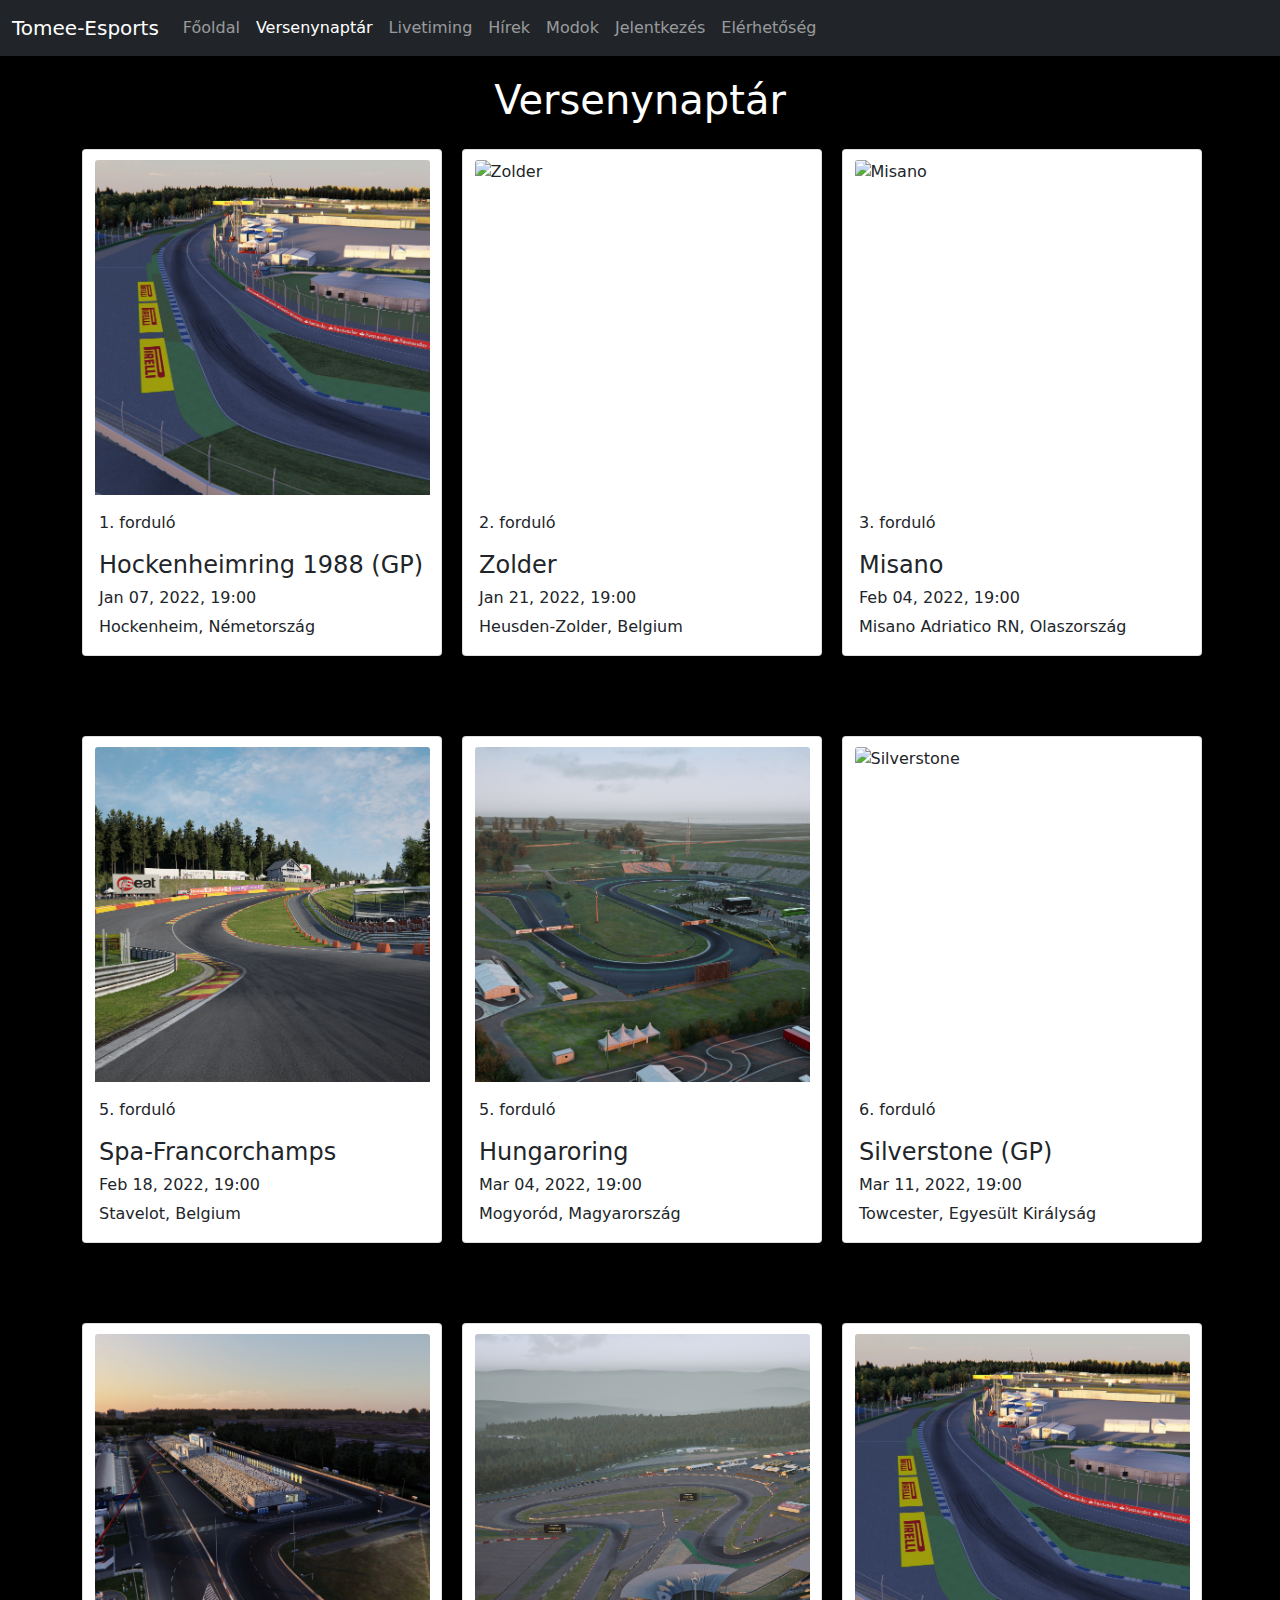
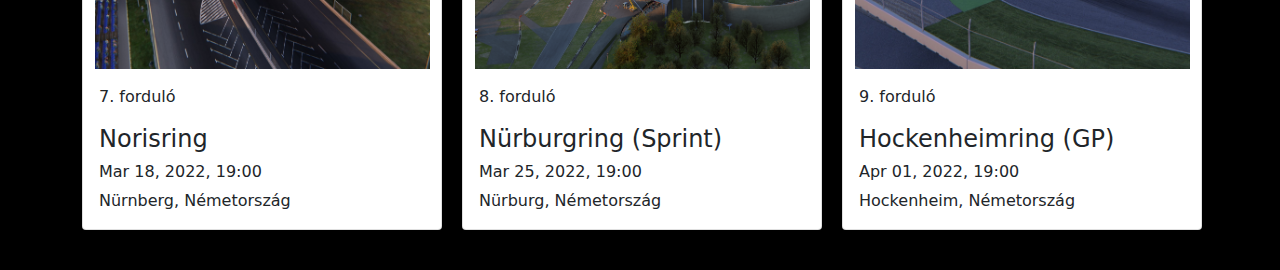
==== calendar.html @ 6f34f6c3 "navbar rendezés" ====
<!DOCTYPE html>
<html lang="hu">

<head>
  <meta charset="UTF-8">
  <meta http-equiv="X-UA-Compatible" content="IE=edge">
  <meta name="viewport" content="width=device-width, initial-scale=1.0">
  <link rel="stylesheet" href="dist/bootstrap/css/bootstrap.min.css">
  <link rel="stylesheet" href="style.css">
  <title>Tomee-Esports Leauge</title>
</head>

<body>
  <nav class="navbar navbar-expand-lg navbar-dark bg-dark">
    <div class="container-fluid">
      <a class="navbar-brand" href="index.html">Tomee-Esports</a>
      <button class="navbar-toggler" type="button" data-bs-toggle="collapse" data-bs-target="#navbarNavDropdown"
        aria-controls="navbarNavDropdown" aria-expanded="false" aria-label="Toggle navigation">
        <span class="navbar-toggler-icon"></span>
      </button>
      <div class="collapse navbar-collapse" id="navbarNavDropdown">
        <ul class="navbar-nav">
          <li class="nav-item">
            <a class="nav-link" aria-current="page" href="index.html">Főoldal</a>
          </li>
          <li class="nav-item">
            <a class="nav-link active" href="calendar.html">Versenynaptár</a>
          </li>
          <li class="nav-item">
            <a class="nav-link" href="livetiming.html">Livetiming</a>
          </li>
          <li class="nav-item">
            <a class="nav-link" href="news.html">Hírek</a>
          </li>
          <li class="nav-item">
            <a class="nav-link" href="mods.html">Modok</a>
          </li>
          <li class="nav-item">
            <a class="nav-link" href="signup.html">Jelentkezés</a>
          </li>
          <li class="nav-item">
            <a class="nav-link" href="contacts.html">Elérhetőség</a>
          </li>
      </div>
  </nav>
  <div class="cim">
    <h1 class="text-white">
      Versenynaptár
    </h1>
  </div>
  <div class="container">
    <div class="row">
      <div class="col-lg-4 divmargin">
        <div class="card">
          <img src="images/hockenheimring.png" class="card-img-top" alt="Hockenheimring">
          <div class="card-body">
            <p class="card-text">
              1. forduló
            </p>
            <h4 class="card-title">
              Hockenheimring 1988 (GP)
            </h4>
            <h6 class="card-text">
              Jan 07, 2022, 19:00
            </h6>
            <p class="card-text">
              Hockenheim, Németország
            </p>
          </div>
        </div>
      </div>
      <div class="col-lg-4 divmargin">
        <div class="card">
          <img src="images/zolder.png" class="card-img-top" alt="Zolder">
          <div class="card-body">
            <p class="card-text">
              2. forduló
            </p>
            <h4 class="card-title">
              Zolder
            </h4>
            <h6 class="card-text">
              Jan 21, 2022, 19:00
            </h6>
            <p class="card-text">
              Heusden-Zolder, Belgium
            </p>
          </div>
        </div>
      </div>
      <div class="col-lg-4 divmargin">
        <div class="card">
          <img src="images/misano.png" class="card-img-top" alt="Misano">
          <div class="card-body">
            <p class="card-text">
              3. forduló
            </p>
            <h4 class="card-title">
              Misano
            </h4>
            <h6 class="card-text">
              Feb 04, 2022, 19:00
            </h6>
            <p class="card-text">
              Misano Adriatico RN, Olaszország
            </p>
          </div>
        </div>
      </div>
    </div>
    <div class="row">
      <div class="col-lg-4">
        <div class="card">
          <img src="images/spa.png" class="card-img-top" alt="Spa-Francorchamps">
          <div class="card-body">
            <p class="card-text">
              5. forduló
            </p>
            <h4 class="card-title">
              Spa-Francorchamps
            </h4>
            <h6 class="card-text">
              Feb 18, 2022, 19:00
            </h6>
            <p class="card-text">
              Stavelot, Belgium
            </p>
          </div>
        </div>
      </div>
      <div class="col-lg-4">
        <div class="card">
          <img src="images/hungaroring.png" class="card-img-top" alt="Hungaroring">
          <div class="card-body">
            <p class="card-text">
              5. forduló
            </p>
            <h4 class="card-title">
              Hungaroring
            </h4>
            <h6 class="card-text">
              Mar 04, 2022, 19:00
            </h6>
            <p class="card-text">
              Mogyoród, Magyarország
            </p>
          </div>
        </div>
      </div>
      <div class="col-lg-4">
        <div class="card">
          <img src="images/silverstone.png" class="card-img-top" alt="Silverstone">
          <div class="card-body">
            <p class="card-text">
              6. forduló
            </p>
            <h4 class="card-title">
              Silverstone (GP)
            </h4>
            <h6 class="card-text">
              Mar 11, 2022, 19:00
            </h6>
            <p class="card-text">
              Towcester, Egyesült Királyság
            </p>
          </div>
        </div>
      </div>
    </div>
    <div class="row">
      <div class="col-lg-4">
        <div class="card">
          <img src="images/norisring.png" class="card-img-top" alt="Norisring">
          <div class="card-body">
            <p class="card-text">
              7. forduló
            </p>
            <h4 class="card-title">
              Norisring
            </h4>
            <h6 class="card-text">
              Mar 18, 2022, 19:00
            </h6>
            <p class="card-text">
              Nürnberg, Németország
            </p>
          </div>
        </div>
      </div>
      <div class="col-lg-4">
        <div class="card">
          <img src="images/nurburgring.png" class="card-img-top" alt="Nürburgring (GP)">
          <div class="card-body">
            <p class="card-text">
              8. forduló
            </p>
            <h4 class="card-title">
              Nürburgring (Sprint)
            </h4>
            <h6 class="card-text">
              Mar 25, 2022, 19:00
            </h6>
            <p class="card-text">
              Nürburg, Németország
            </p>
          </div>
        </div>
      </div>
      <div class="col-lg-4">
        <div class="card">
          <img src="images/hockenheimring.png" class="card-img-top" alt="Hockenheimring">
          <div class="card-body">
            <p class="card-text">
              9. forduló
            </p>
            <h4 class="card-title">
              Hockenheimring (GP)
            </h4>
            <h6 class="card-text">
              Apr 01, 2022, 19:00
            </h6>
            <p class="card-text">
              Hockenheim, Németország
            </p>
          </div>
        </div>
      </div>
    </div>
</body>

</html>
---- style.css ----
body{
    background-color: black;
}

h1{
    text-align: center;
}

.cim{
    margin: 20px auto;
}

.col-lg-4{
    margin: 40px auto;
}

.divmargin{
    margin-top: 5px;
}

.card{
    width: 360px;
}

.card img{
    margin: 10px auto 0 auto;
    width: 335px;
    height: 335px;
}
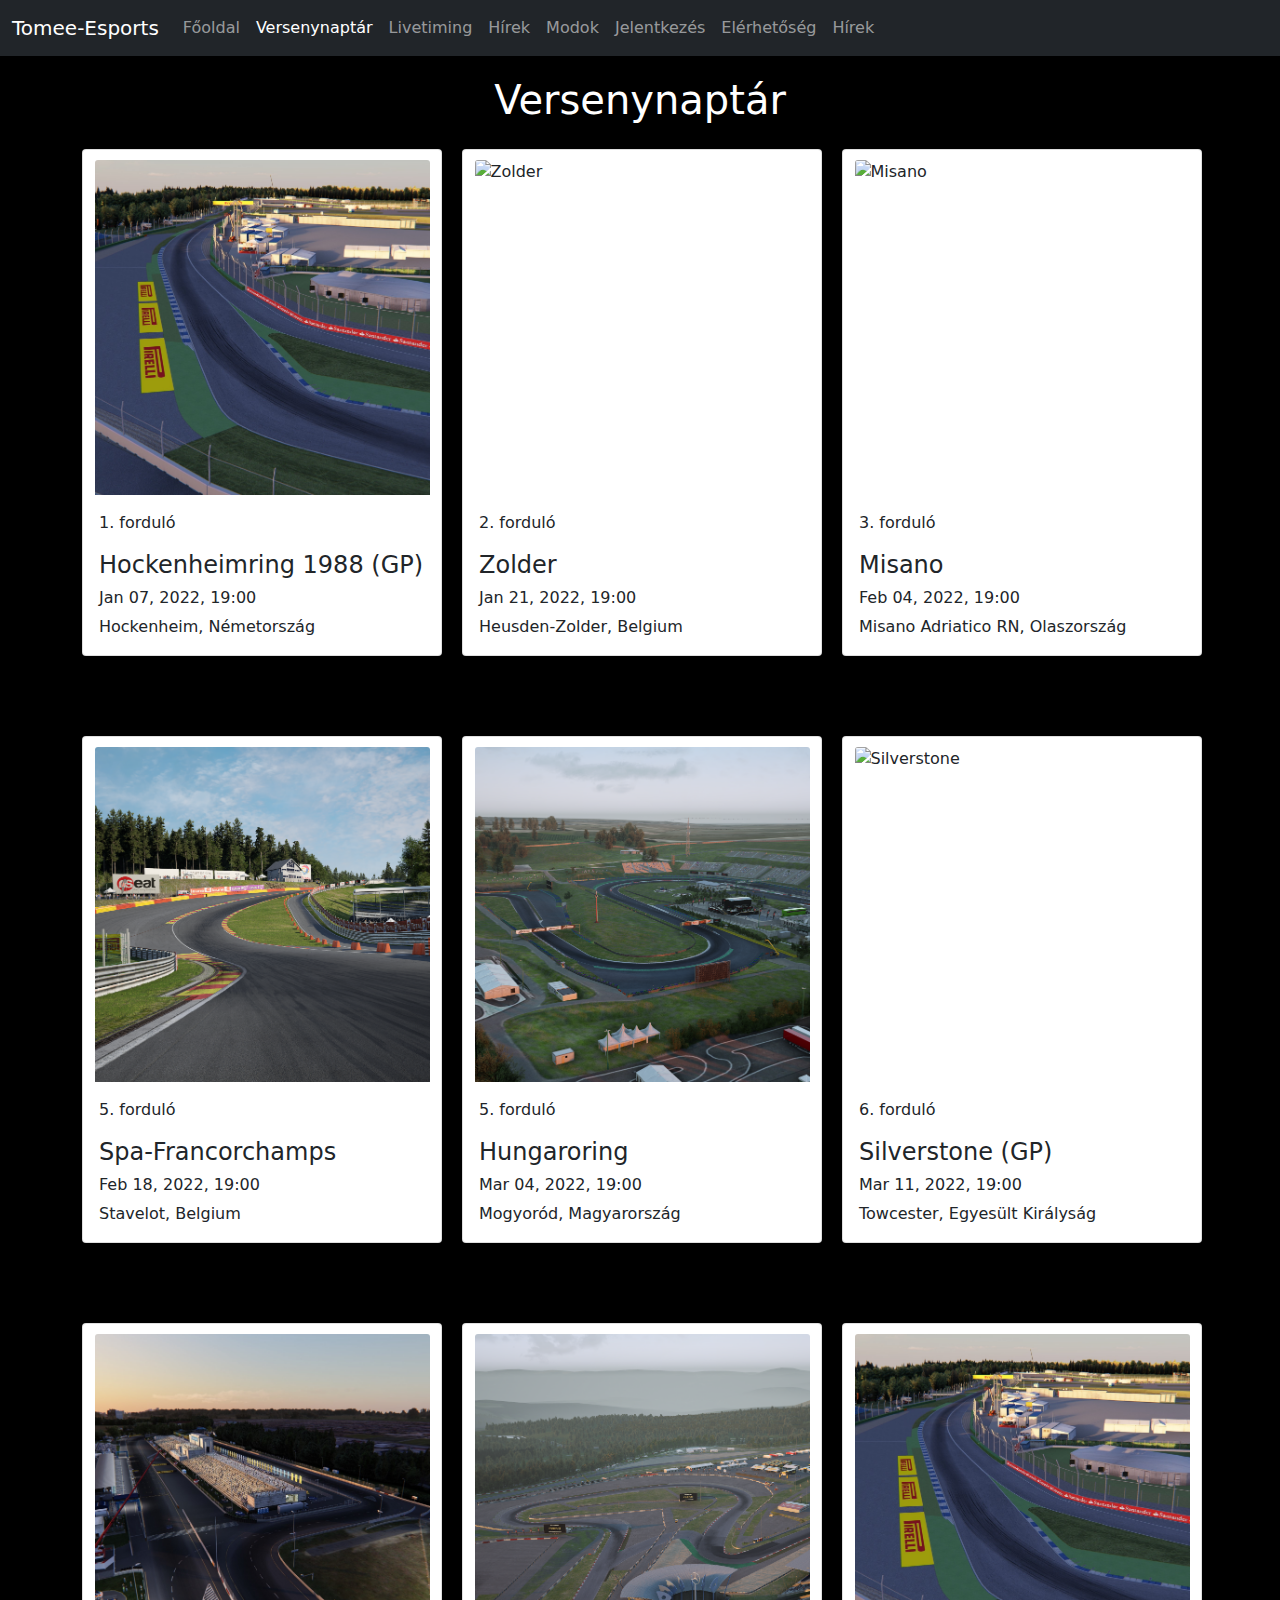
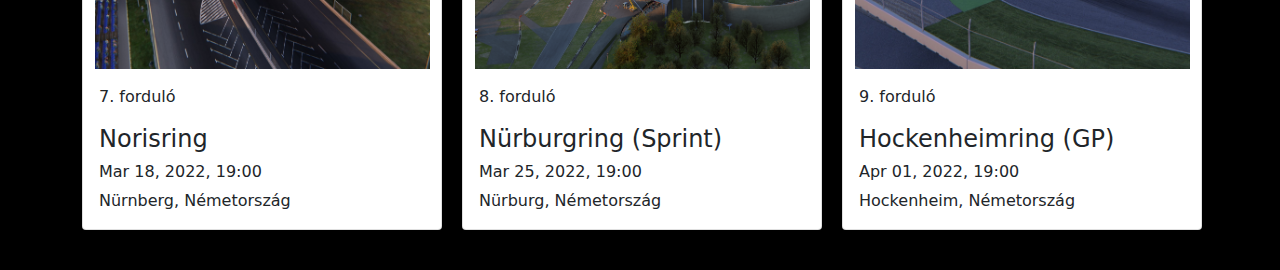
==== commit d3d9bd99: "Merge branch 'main' of https://github.com/KapocsiH/IKT-2" ====
--- a/calendar.html
+++ b/calendar.html
@@ -41,6 +41,9 @@
           <li class="nav-item">
             <a class="nav-link" href="contacts.html">Elérhetőség</a>
           </li>
+          <li class="nav-item">
+            <a class="nav-link" href="news.html">Hírek</a>
+          </li>
       </div>
   </nav>
   <div class="cim">
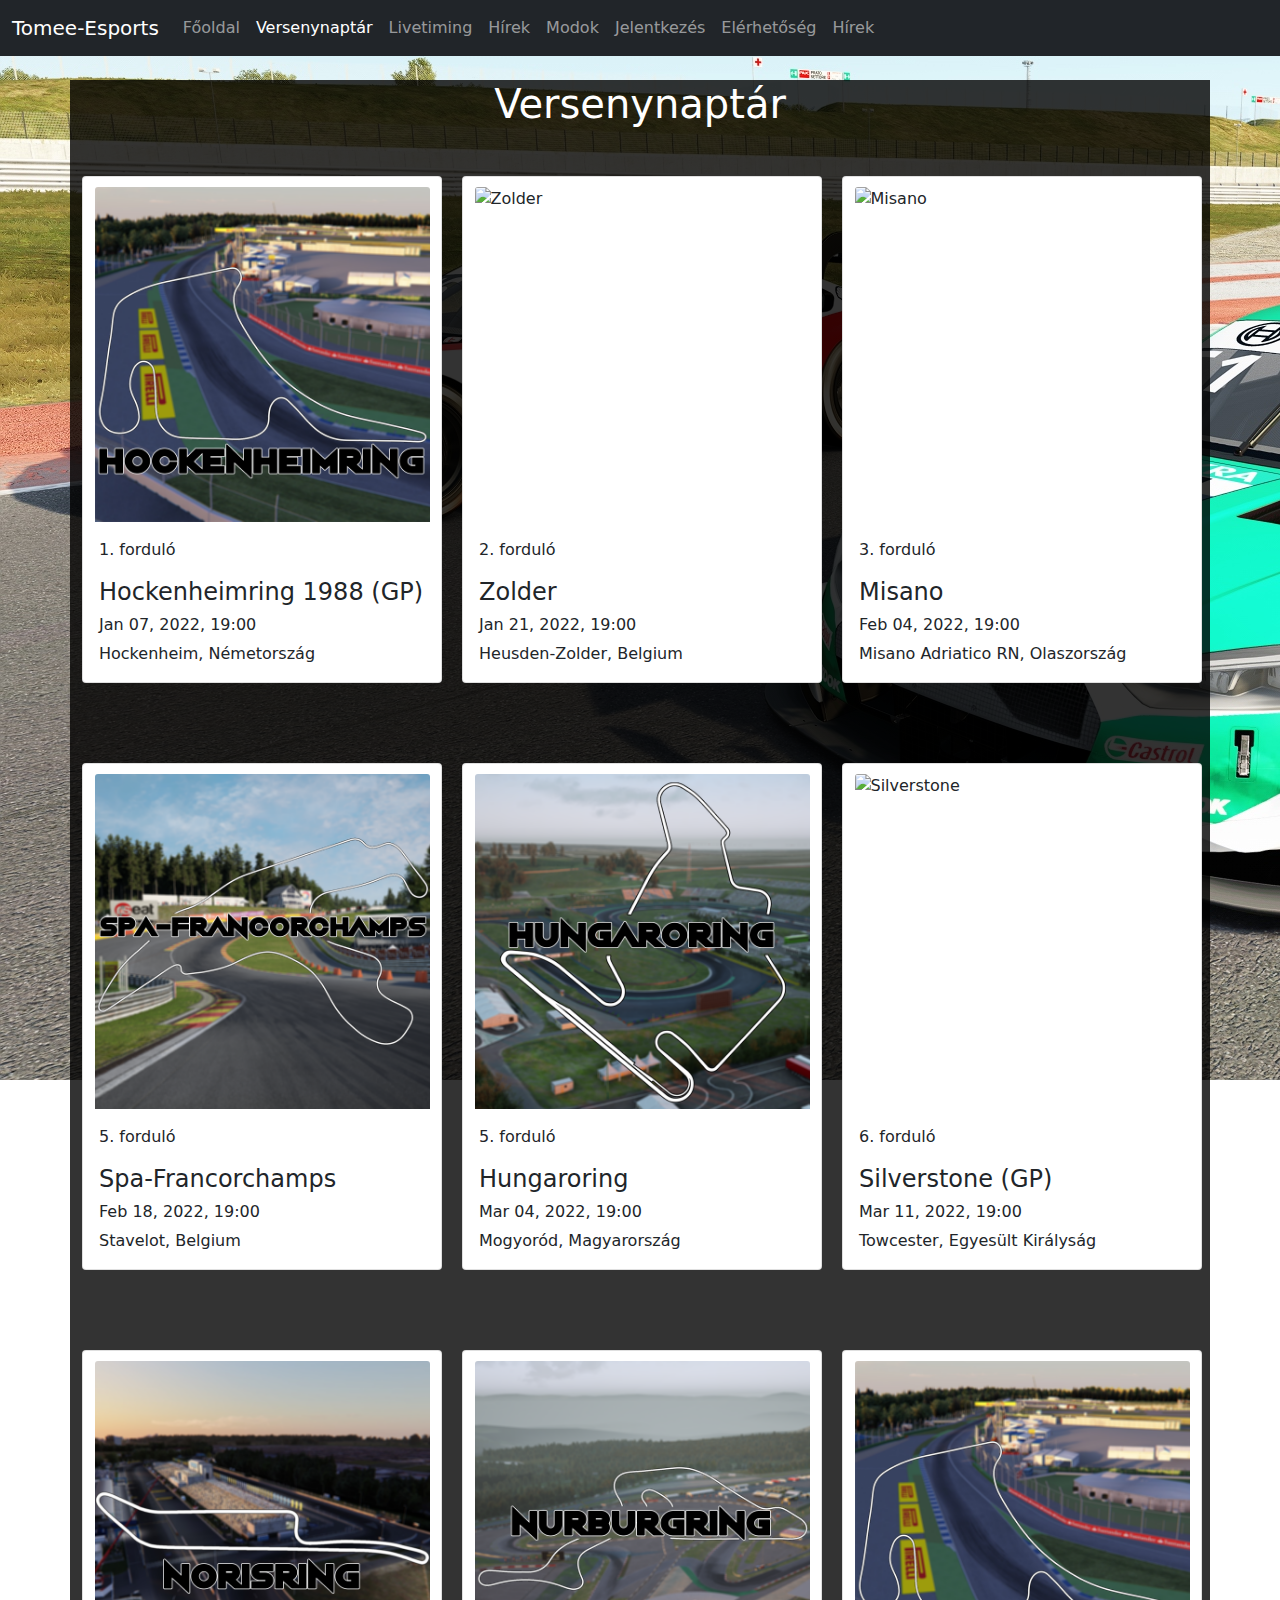
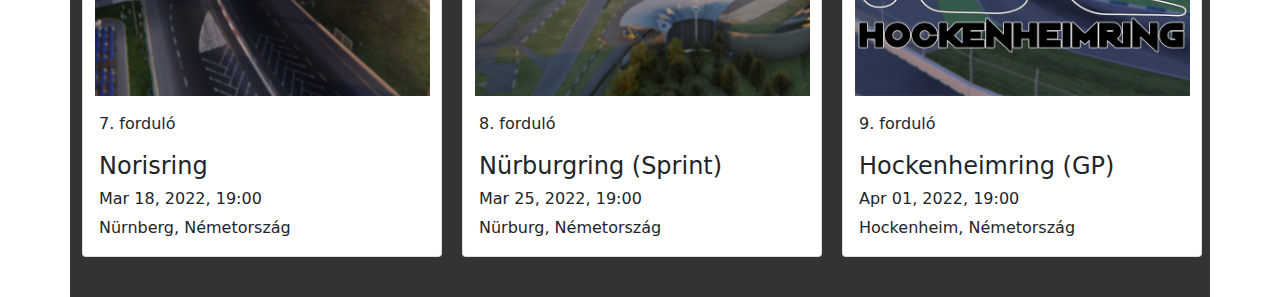
==== commit 91922801: "minden is" ====
--- a/calendar.html
+++ b/calendar.html
@@ -5,6 +5,7 @@
   <meta charset="UTF-8">
   <meta http-equiv="X-UA-Compatible" content="IE=edge">
   <meta name="viewport" content="width=device-width, initial-scale=1.0">
+  <link rel="shortcut icon" type="image/png" href="images/favicon.png">
   <link rel="stylesheet" href="dist/bootstrap/css/bootstrap.min.css">
   <link rel="stylesheet" href="style.css">
   <title>Tomee-Esports Leauge</title>
@@ -46,15 +47,13 @@
           </li>
       </div>
   </nav>
-  <div class="cim">
+  <div class="container mt-4">
     <h1 class="text-white">
       Versenynaptár
     </h1>
-  </div>
-  <div class="container">
     <div class="row">
-      <div class="col-lg-4 divmargin">
-        <div class="card">
+      <div class="col-lg-4">
+        <div class="card mx-auto">
           <img src="images/hockenheimring.png" class="card-img-top" alt="Hockenheimring">
           <div class="card-body">
             <p class="card-text">
@@ -72,8 +71,8 @@
           </div>
         </div>
       </div>
-      <div class="col-lg-4 divmargin">
-        <div class="card">
+      <div class="col-lg-4">
+        <div class="card mx-auto">
           <img src="images/zolder.png" class="card-img-top" alt="Zolder">
           <div class="card-body">
             <p class="card-text">
@@ -91,8 +90,8 @@
           </div>
         </div>
       </div>
-      <div class="col-lg-4 divmargin">
-        <div class="card">
+      <div class="col-lg-4">
+        <div class="card mx-auto">
           <img src="images/misano.png" class="card-img-top" alt="Misano">
           <div class="card-body">
             <p class="card-text">
@@ -113,7 +112,7 @@
     </div>
     <div class="row">
       <div class="col-lg-4">
-        <div class="card">
+        <div class="card mx-auto">
           <img src="images/spa.png" class="card-img-top" alt="Spa-Francorchamps">
           <div class="card-body">
             <p class="card-text">
@@ -132,7 +131,7 @@
         </div>
       </div>
       <div class="col-lg-4">
-        <div class="card">
+        <div class="card mx-auto">
           <img src="images/hungaroring.png" class="card-img-top" alt="Hungaroring">
           <div class="card-body">
             <p class="card-text">
@@ -151,7 +150,7 @@
         </div>
       </div>
       <div class="col-lg-4">
-        <div class="card">
+        <div class="card mx-auto">
           <img src="images/silverstone.png" class="card-img-top" alt="Silverstone">
           <div class="card-body">
             <p class="card-text">
@@ -172,7 +171,7 @@
     </div>
     <div class="row">
       <div class="col-lg-4">
-        <div class="card">
+        <div class="card mx-auto">
           <img src="images/norisring.png" class="card-img-top" alt="Norisring">
           <div class="card-body">
             <p class="card-text">
@@ -191,7 +190,7 @@
         </div>
       </div>
       <div class="col-lg-4">
-        <div class="card">
+        <div class="card mx-auto">
           <img src="images/nurburgring.png" class="card-img-top" alt="Nürburgring (GP)">
           <div class="card-body">
             <p class="card-text">
@@ -210,7 +209,7 @@
         </div>
       </div>
       <div class="col-lg-4">
-        <div class="card">
+        <div class="card mx-auto">
           <img src="images/hockenheimring.png" class="card-img-top" alt="Hockenheimring">
           <div class="card-body">
             <p class="card-text">
--- a/style.css
+++ b/style.css
@@ -1,9 +1,37 @@
 body{
-    background-color: black;
+    background-image: url(images/Screenshot_drf_audi_rs5_dtm_2019_rt_misano_4-1-122-21-59-44.jpg);
+    background-repeat: no-repeat;
+}
+
+@font-face{
+    font-family: 'Product Sans Black Regular';
+    font-style: normal;
+    font-weight: normal;
+    src: local('Product Sans Black Regular'), url('ProductSans-Black.woff') format('woff');
+}
+@font-face{
+    font-family: 'Product Sans Regular';
+    font-style: normal;
+    font-weight: normal;
+    src: local('Product Sans Regular'), url('ProductSans-Regular.woff') format('woff');
 }
 
 h1{
     text-align: center;
+    color: white;
+}
+
+h2{
+    text-align: center;
+}
+
+a{
+    text-decoration: none;
+    color: white;
+}
+
+a:hover{
+    color: white;
 }
 
 .cim{
@@ -14,10 +42,6 @@
     margin: 40px auto;
 }
 
-.divmargin{
-    margin-top: 5px;
-}
-
 .card{
     width: 360px;
 }
@@ -26,4 +50,43 @@
     margin: 10px auto 0 auto;
     width: 335px;
     height: 335px;
+}
+
+.resize{
+    width: 360px;
+    height: 153px;
+    margin-top: 25px;
+    margin-bottom: 25px;
+}
+
+.button-resize{
+    width: 100px;
+    margin: auto;
+}
+
+.background{
+    background-color: white;
+    padding-top: 25px;
+}
+
+.container{
+    width: 100%;
+    background-color: rgba(0, 0, 0, 0.8);
+}
+
+.align-justify{
+    text-align: justify;
+}
+
+#newsgray{
+    color: rgb(180, 180, 180);
+}
+
+.rowpad{
+    padding: 2px;
+    margin-bottom: 20px;
+}
+
+.newstitle{
+    color: white;
 }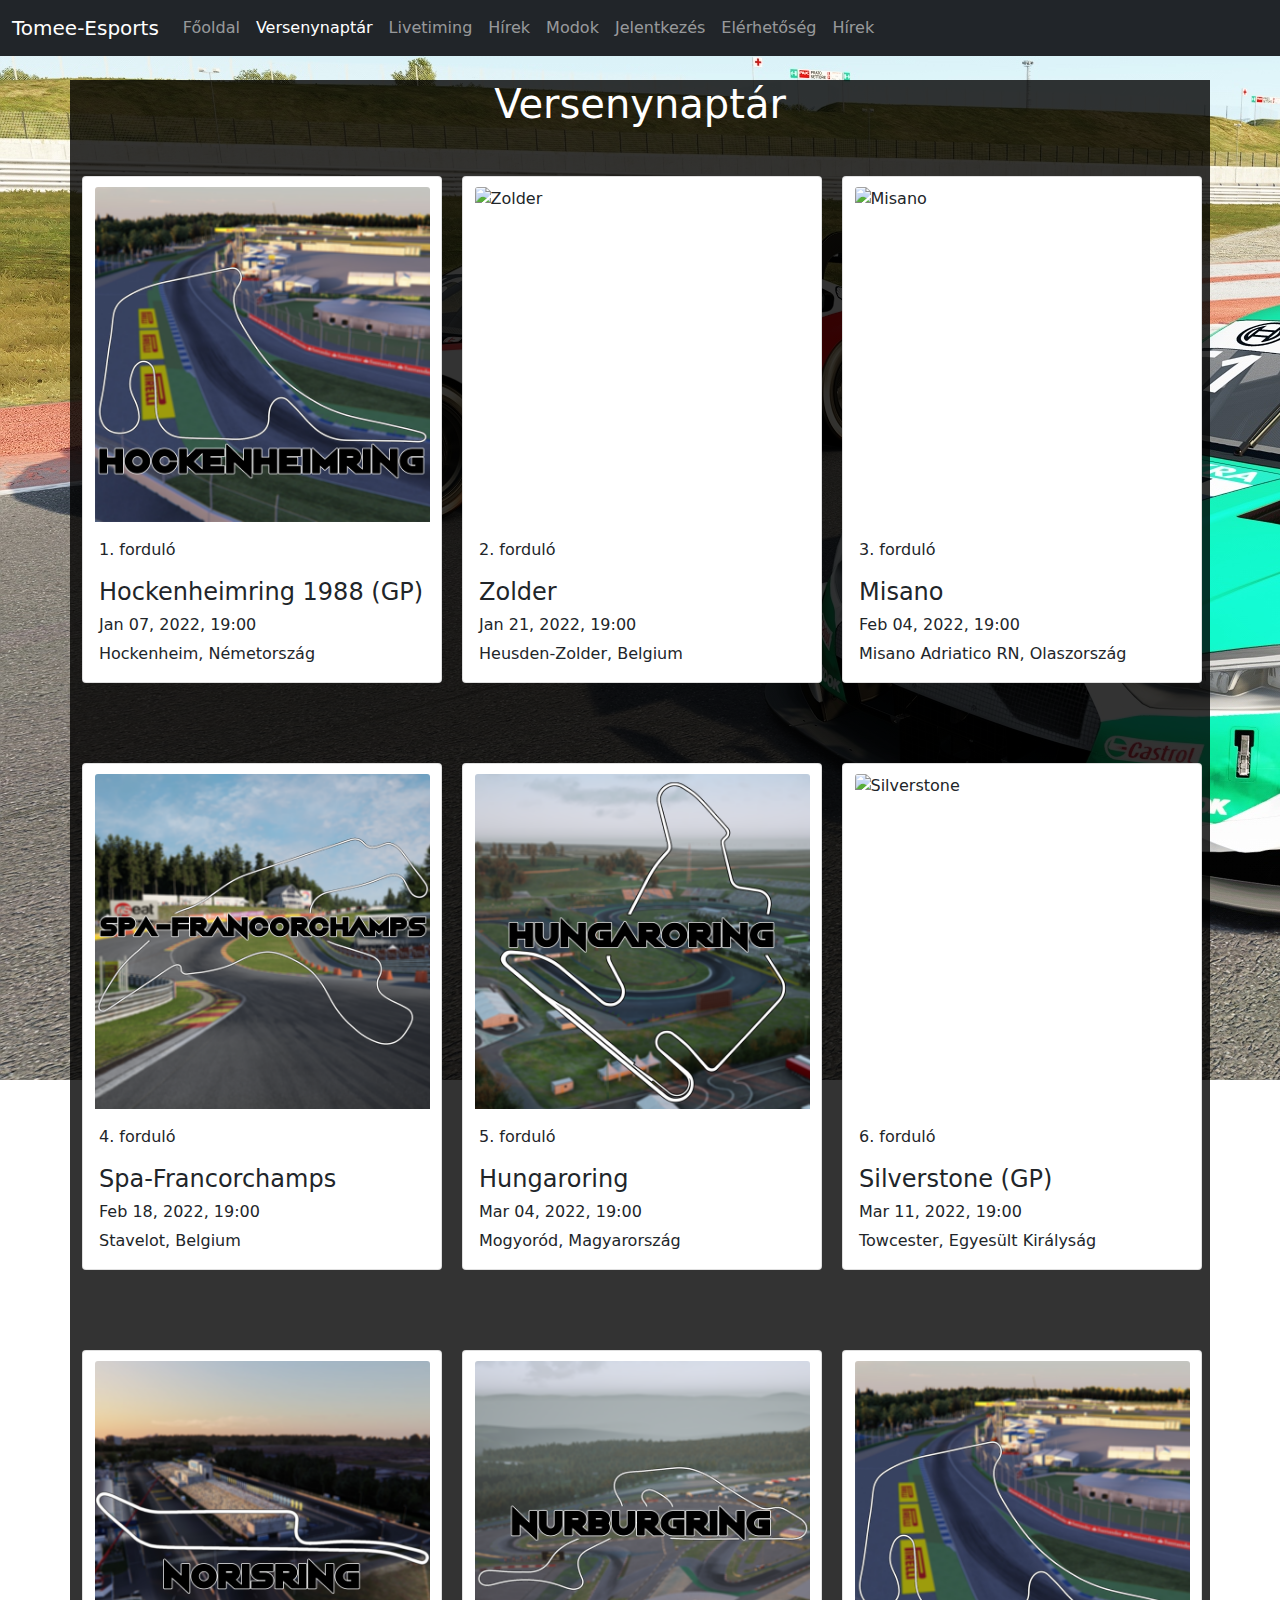
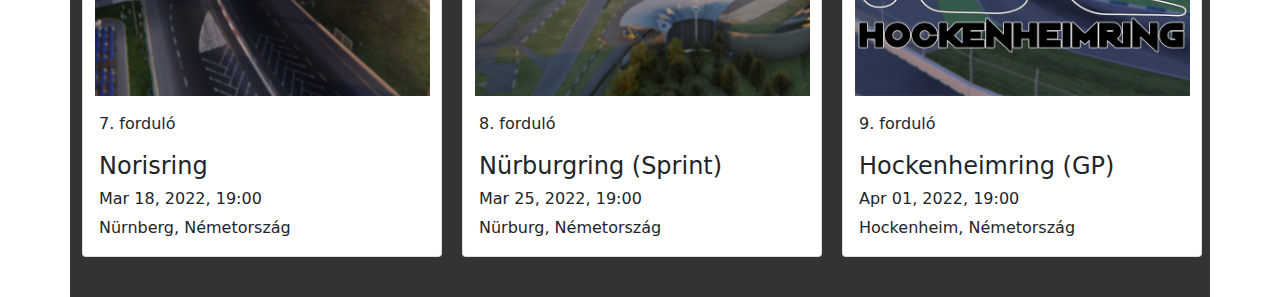
==== commit 6728af3a: "html, css" ====
--- a/calendar.html
+++ b/calendar.html
@@ -116,7 +116,7 @@
           <img src="images/spa.png" class="card-img-top" alt="Spa-Francorchamps">
           <div class="card-body">
             <p class="card-text">
-              5. forduló
+              4. forduló
             </p>
             <h4 class="card-title">
               Spa-Francorchamps
--- a/style.css
+++ b/style.css
@@ -1,19 +1,6 @@
 body{
     background-image: url(images/Screenshot_drf_audi_rs5_dtm_2019_rt_misano_4-1-122-21-59-44.jpg);
     background-repeat: no-repeat;
-}
-
-@font-face{
-    font-family: 'Product Sans Black Regular';
-    font-style: normal;
-    font-weight: normal;
-    src: local('Product Sans Black Regular'), url('ProductSans-Black.woff') format('woff');
-}
-@font-face{
-    font-family: 'Product Sans Regular';
-    font-style: normal;
-    font-weight: normal;
-    src: local('Product Sans Regular'), url('ProductSans-Regular.woff') format('woff');
 }
 
 h1{
@@ -64,6 +51,10 @@
     margin: auto;
 }
 
+.button-resize2{
+    width: 125px;
+}
+
 .background{
     background-color: white;
     padding-top: 25px;
@@ -89,4 +80,17 @@
 
 .newstitle{
     color: white;
+}
+
+.alta{
+    color: black;
+}
+
+.alta:hover{
+    color: red;
+    text-decoration: underline;
+}
+
+.card3{
+    width: 240px;
 }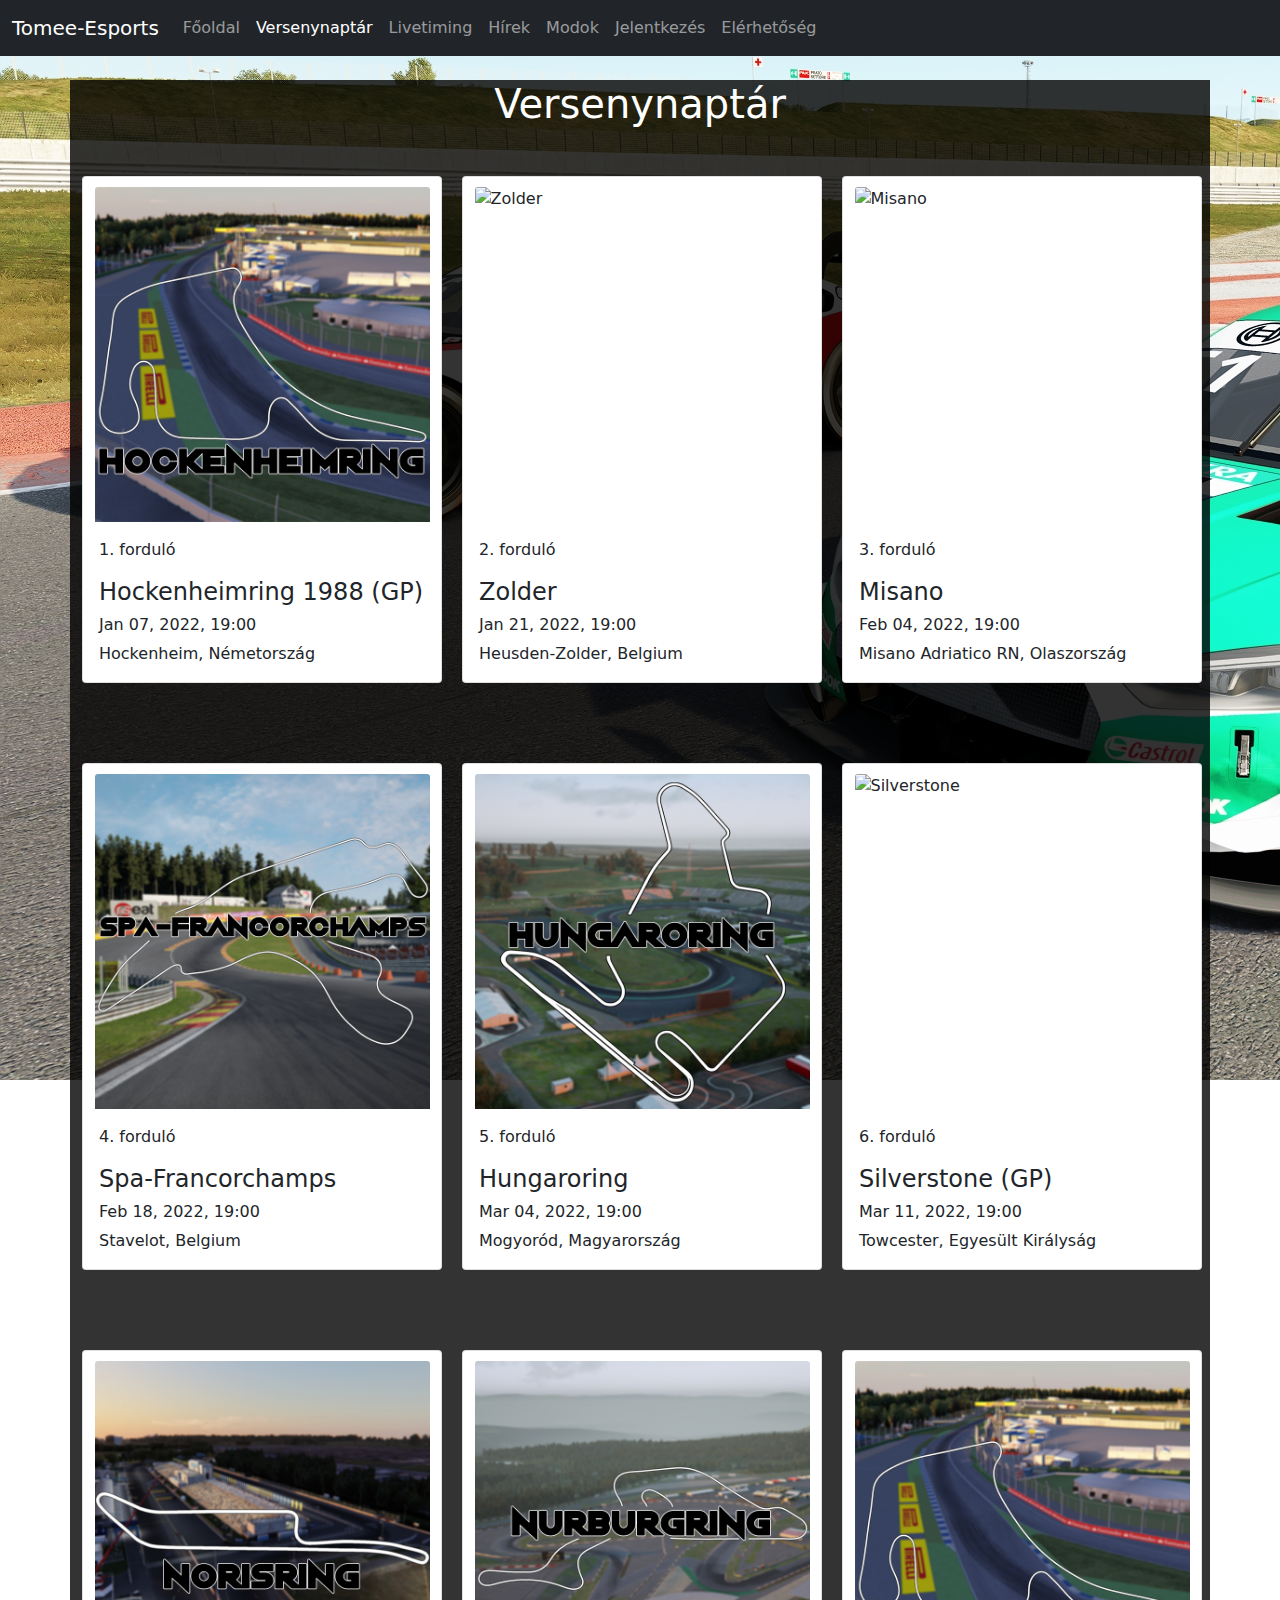
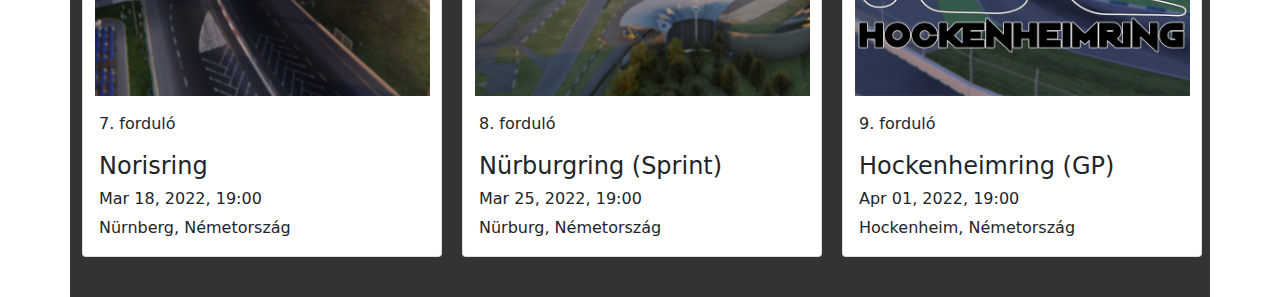
==== commit 13a067ea: "gyors commit" ====
--- a/calendar.html
+++ b/calendar.html
@@ -42,9 +42,6 @@
           <li class="nav-item">
             <a class="nav-link" href="contacts.html">Elérhetőség</a>
           </li>
-          <li class="nav-item">
-            <a class="nav-link" href="news.html">Hírek</a>
-          </li>
       </div>
   </nav>
   <div class="container mt-4">
--- a/style.css
+++ b/style.css
@@ -27,6 +27,12 @@
 
 .col-lg-4{
     margin: 40px auto;
+}
+
+iframe{
+    margin-left: 28px;
+    margin-top: 15px;
+    margin-bottom: 8px;
 }
 
 .card{
@@ -92,5 +98,6 @@
 }
 
 .card3{
-    width: 240px;
+    width: 360px;
+    margin-top: 80px;
 }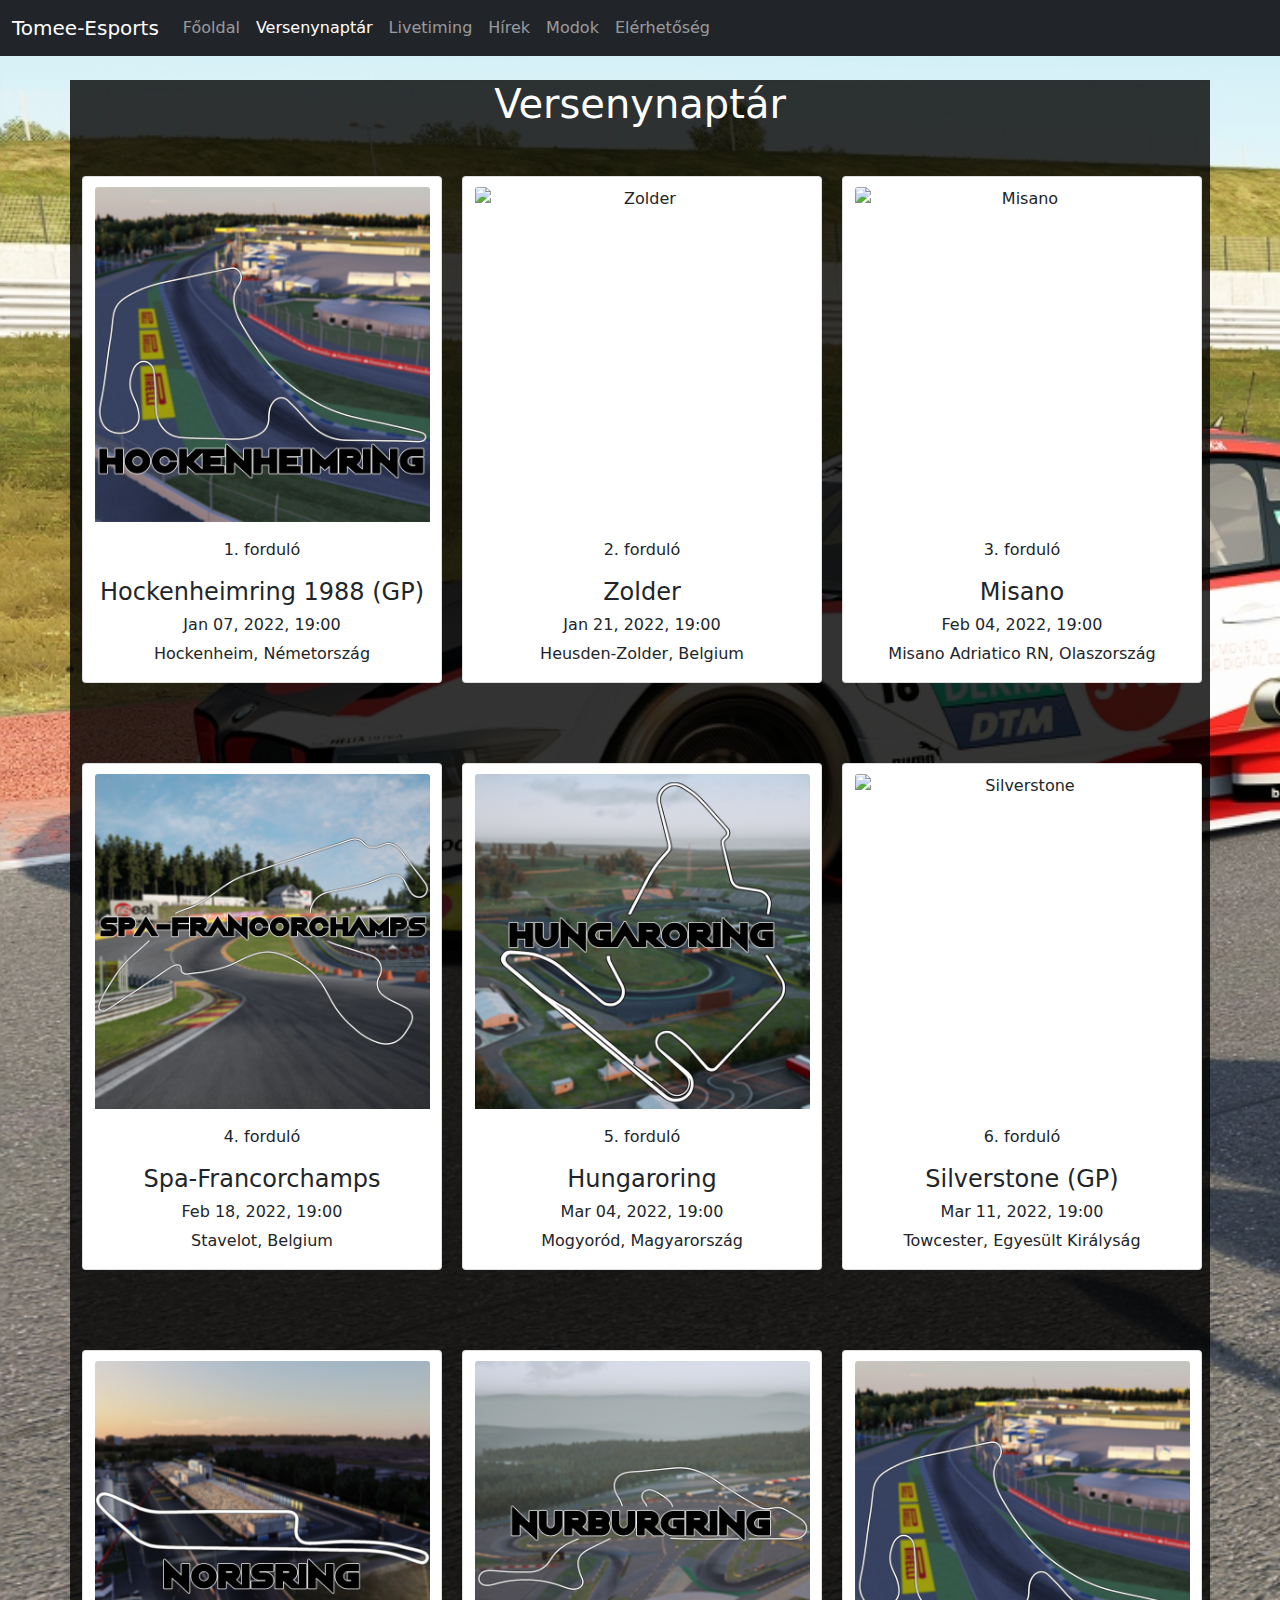
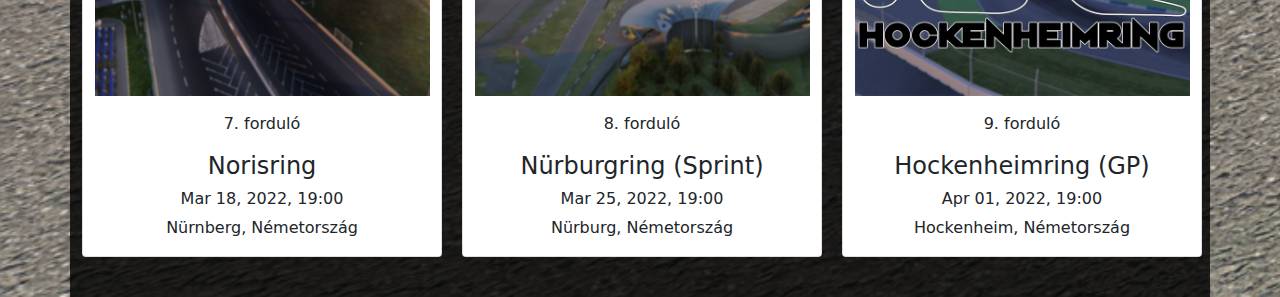
==== commit 2bdb1db6: "nnics jeletkezs" ====
--- a/calendar.html
+++ b/calendar.html
@@ -37,9 +37,6 @@
             <a class="nav-link" href="mods.html">Modok</a>
           </li>
           <li class="nav-item">
-            <a class="nav-link" href="signup.html">Jelentkezés</a>
-          </li>
-          <li class="nav-item">
             <a class="nav-link" href="contacts.html">Elérhetőség</a>
           </li>
       </div>
--- a/style.css
+++ b/style.css
@@ -1,6 +1,7 @@
 body{
     background-image: url(images/Screenshot_drf_audi_rs5_dtm_2019_rt_misano_4-1-122-21-59-44.jpg);
     background-repeat: no-repeat;
+    background-size: cover;
 }
 
 h1{
@@ -37,6 +38,7 @@
 
 .card{
     width: 360px;
+    text-align: center;
 }
 
 .card img{
@@ -62,7 +64,6 @@
 }
 
 .background{
-    background-color: white;
     padding-top: 25px;
 }
 
@@ -82,6 +83,7 @@
 .rowpad{
     padding: 2px;
     margin-bottom: 20px;
+    height: 430px;
 }
 
 .newstitle{
@@ -100,4 +102,16 @@
 .card3{
     width: 360px;
     margin-top: 80px;
+    width: 240px;
+}
+.newsborder:hover{
+    border: 3px solid red;
+    cursor: grab;
+    transition: 100ms;
+}
+.card2{
+    max-height: 200px !important;
+}
+.newsimg{
+    border: 2px solid white;
 }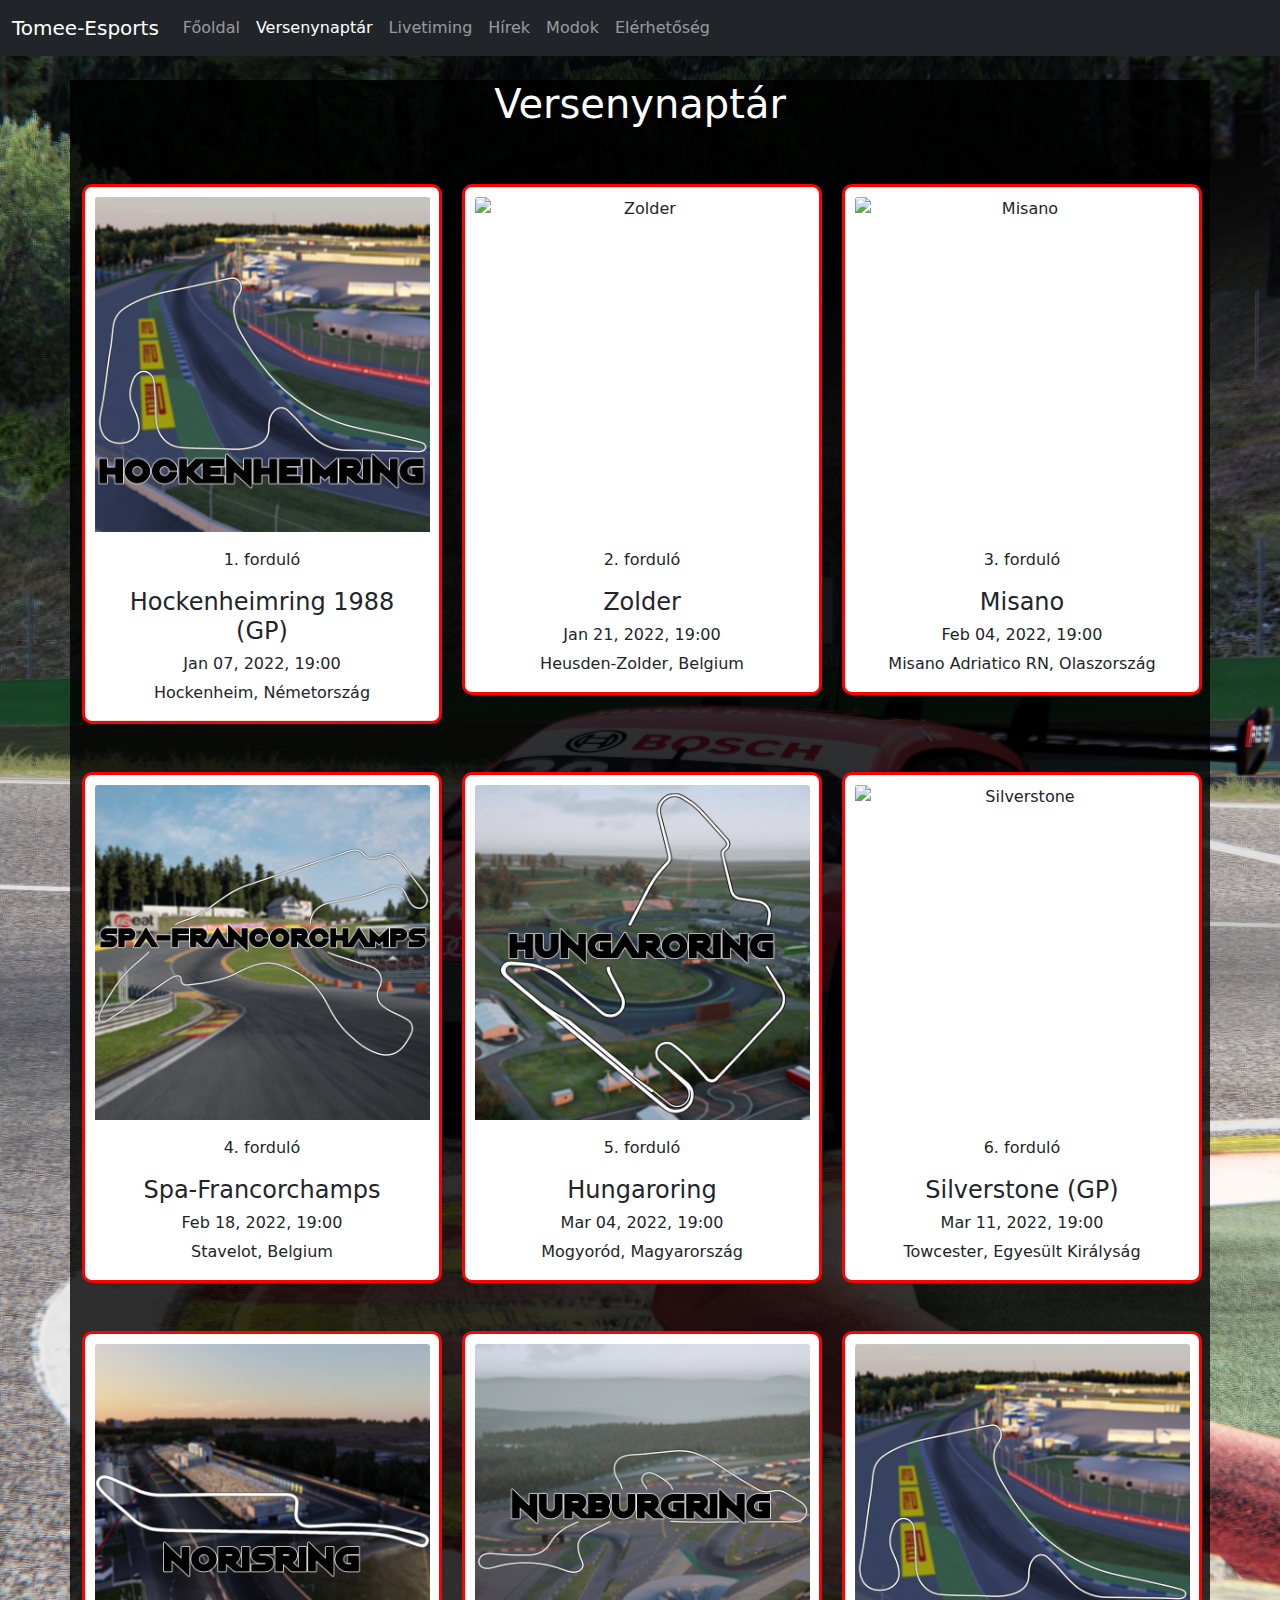
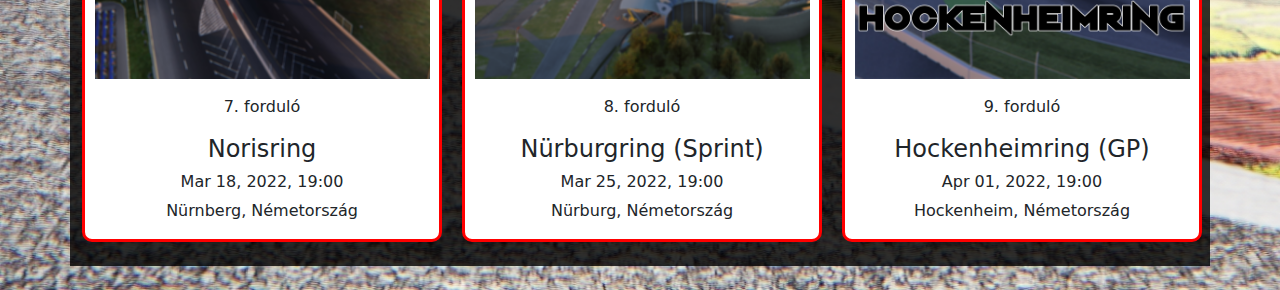
==== commit 06d9077d: "lassan kész" ====
--- a/calendar.html
+++ b/calendar.html
@@ -11,7 +11,7 @@
   <title>Tomee-Esports Leauge</title>
 </head>
 
-<body>
+<body style="background-image: url('images/wallpaper2.jpg');">
   <nav class="navbar navbar-expand-lg navbar-dark bg-dark">
     <div class="container-fluid">
       <a class="navbar-brand" href="index.html">Tomee-Esports</a>
@@ -39,6 +39,7 @@
           <li class="nav-item">
             <a class="nav-link" href="contacts.html">Elérhetőség</a>
           </li>
+        </ul>
       </div>
   </nav>
   <div class="container mt-4">
@@ -46,7 +47,7 @@
       Versenynaptár
     </h1>
     <div class="row">
-      <div class="col-lg-4">
+      <div class="col-xl-4 mt-5">
         <div class="card mx-auto">
           <img src="images/hockenheimring.png" class="card-img-top" alt="Hockenheimring">
           <div class="card-body">
@@ -65,7 +66,7 @@
           </div>
         </div>
       </div>
-      <div class="col-lg-4">
+      <div class="col-xl-4 mt-5">
         <div class="card mx-auto">
           <img src="images/zolder.png" class="card-img-top" alt="Zolder">
           <div class="card-body">
@@ -84,7 +85,7 @@
           </div>
         </div>
       </div>
-      <div class="col-lg-4">
+      <div class="col-xl-4 mt-5">
         <div class="card mx-auto">
           <img src="images/misano.png" class="card-img-top" alt="Misano">
           <div class="card-body">
@@ -105,7 +106,7 @@
       </div>
     </div>
     <div class="row">
-      <div class="col-lg-4">
+      <div class="col-xl-4 mt-5">
         <div class="card mx-auto">
           <img src="images/spa.png" class="card-img-top" alt="Spa-Francorchamps">
           <div class="card-body">
@@ -124,7 +125,7 @@
           </div>
         </div>
       </div>
-      <div class="col-lg-4">
+      <div class="col-xl-4 mt-5">
         <div class="card mx-auto">
           <img src="images/hungaroring.png" class="card-img-top" alt="Hungaroring">
           <div class="card-body">
@@ -143,7 +144,7 @@
           </div>
         </div>
       </div>
-      <div class="col-lg-4">
+      <div class="col-xl-4 mt-5">
         <div class="card mx-auto">
           <img src="images/silverstone.png" class="card-img-top" alt="Silverstone">
           <div class="card-body">
@@ -163,8 +164,8 @@
         </div>
       </div>
     </div>
-    <div class="row">
-      <div class="col-lg-4">
+    <div class="row mb-4">
+      <div class="col-xl-4 mt-5 mb-4">
         <div class="card mx-auto">
           <img src="images/norisring.png" class="card-img-top" alt="Norisring">
           <div class="card-body">
@@ -183,7 +184,7 @@
           </div>
         </div>
       </div>
-      <div class="col-lg-4">
+      <div class="col-xl-4 mt-5 mb-4">
         <div class="card mx-auto">
           <img src="images/nurburgring.png" class="card-img-top" alt="Nürburgring (GP)">
           <div class="card-body">
@@ -202,7 +203,7 @@
           </div>
         </div>
       </div>
-      <div class="col-lg-4">
+      <div class="col-xl-4 mt-5 mb-4">
         <div class="card mx-auto">
           <img src="images/hockenheimring.png" class="card-img-top" alt="Hockenheimring">
           <div class="card-body">
--- a/style.css
+++ b/style.css
@@ -1,7 +1,7 @@
 body{
-    background-image: url(images/Screenshot_drf_audi_rs5_dtm_2019_rt_misano_4-1-122-21-59-44.jpg);
-    background-repeat: no-repeat;
     background-size: cover;
+    max-width: 100%;
+    overflow-x: hidden;
 }
 
 h1{
@@ -39,6 +39,17 @@
 .card{
     width: 360px;
     text-align: center;
+    background: linear-gradient(to left, #fff 50%, rgba(255,0,0,0.6) 50%);
+    background-size: 200%;
+    background-position: right;
+    border: 3px solid red;
+    border-radius: 10px;
+    transition: all 0.5s ease-out;
+}
+
+.card:hover{
+    background-position: left;
+    color: white;
 }
 
 .card img{
@@ -83,7 +94,7 @@
 .rowpad{
     padding: 2px;
     margin-bottom: 20px;
-    height: 430px;
+    height: 400px;
 }
 
 .newstitle{
@@ -107,11 +118,68 @@
 .newsborder:hover{
     border: 3px solid red;
     cursor: grab;
-    transition: 100ms;
+    transition: 0,5s;
 }
 .card2{
     max-height: 200px !important;
 }
 .newsimg{
     border: 2px solid white;
+}
+
+.carousel-item img{
+    height: 240px;
+} 
+.textbig{
+    font-size: 3rem;
+}
+.modimg{
+    max-width: 250px;
+}
+.mod{
+    border: 2px solid red;
+}
+
+iframe{
+    margin-left: 0;
+}
+
+#fej{
+    background-color: rgba(19, 18, 36, 0.5);
+    color: white;
+}
+.moda{
+    background: linear-gradient(to left, #000 50%, red 50%);
+    background-size: 250%;
+    background-position: right;
+    transition: all 0.5s ease-out;
+}
+.moda:hover{
+    background-position: left;
+    border: 1px solid red;
+}
+
+.carousel-item{
+    height: 300px;
+}
+
+.a2{
+    color: #000;
+}
+
+#lanSwitcher img:hover{
+    cursor:grab;
+    box-shadow: 3px 3px rgba(66, 66, 66, 0.6);
+    transition: box-shadow 0.4s;
+}
+
+#photos{
+    max-width: 1343px;
+    max-height: 300px;
+}
+
+#logo{
+    margin: 0;
+    max-width: 48px;
+    max-height: 48px;
 }